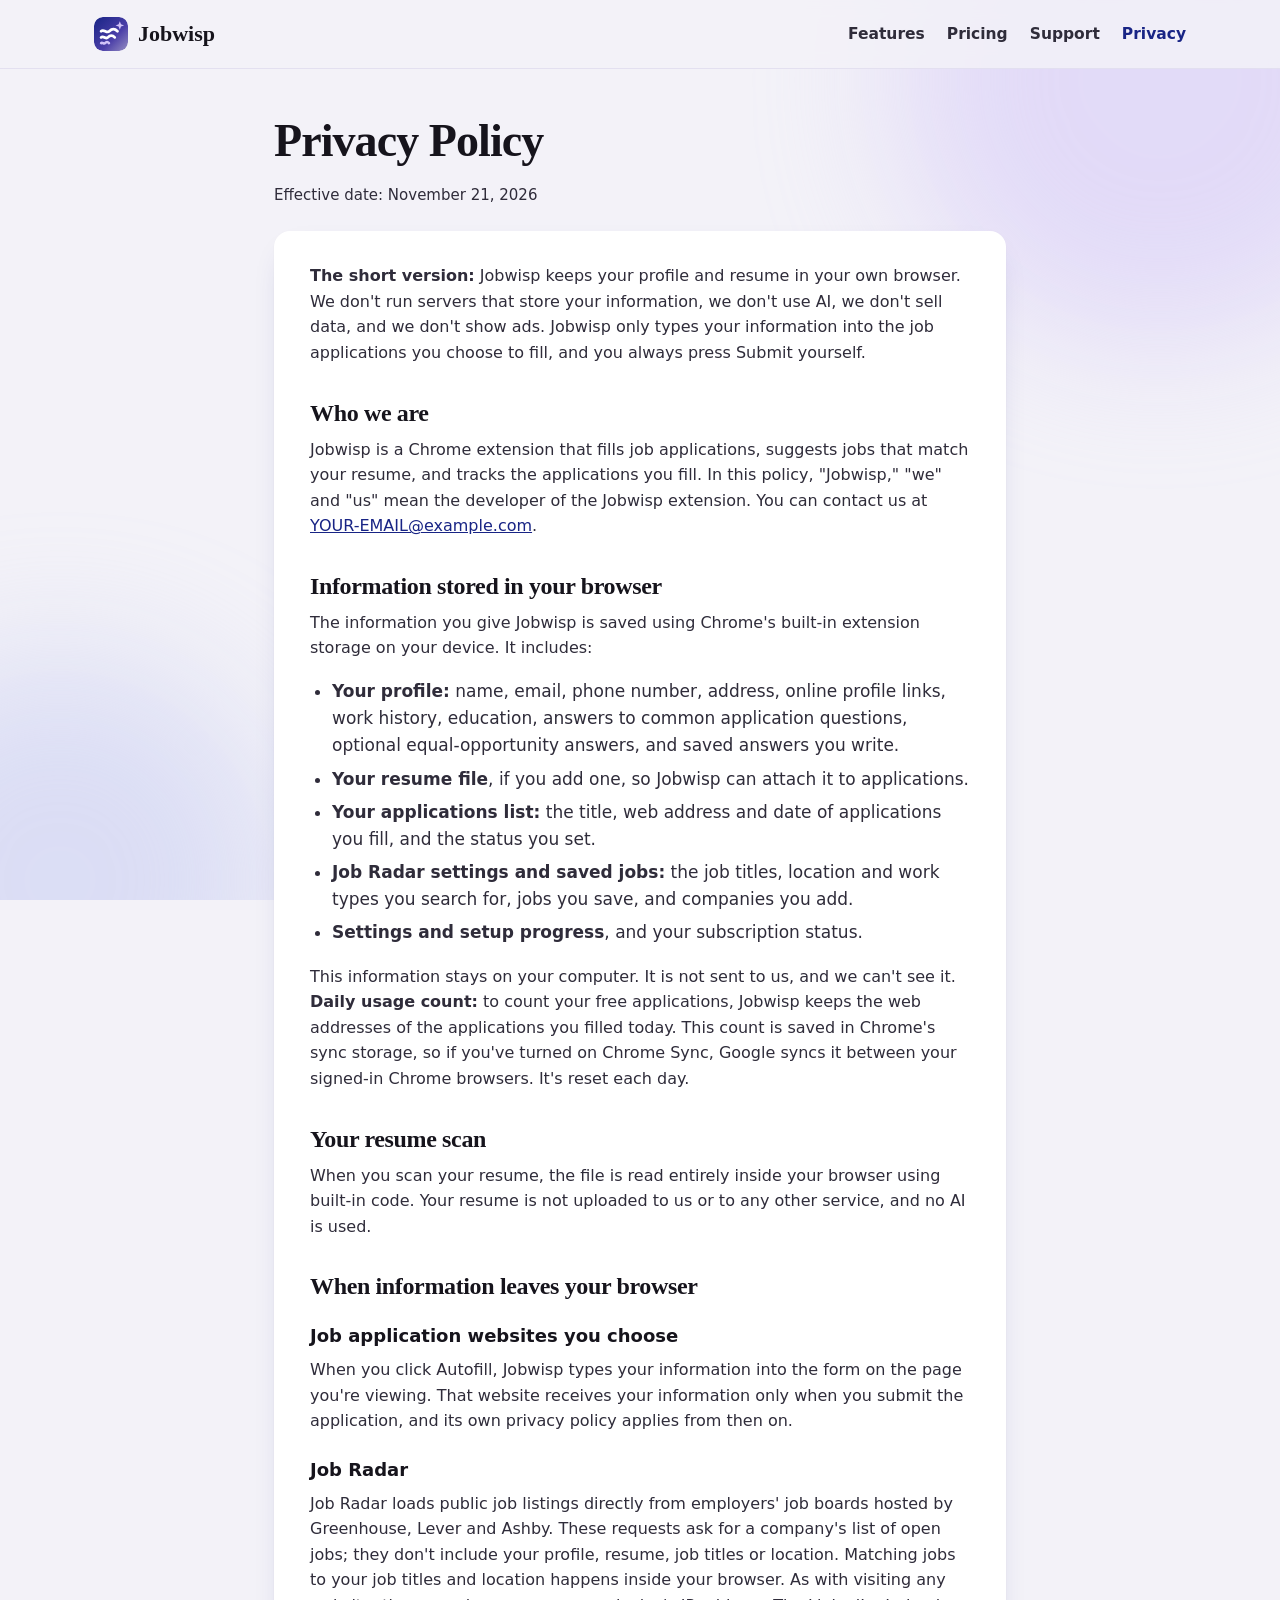
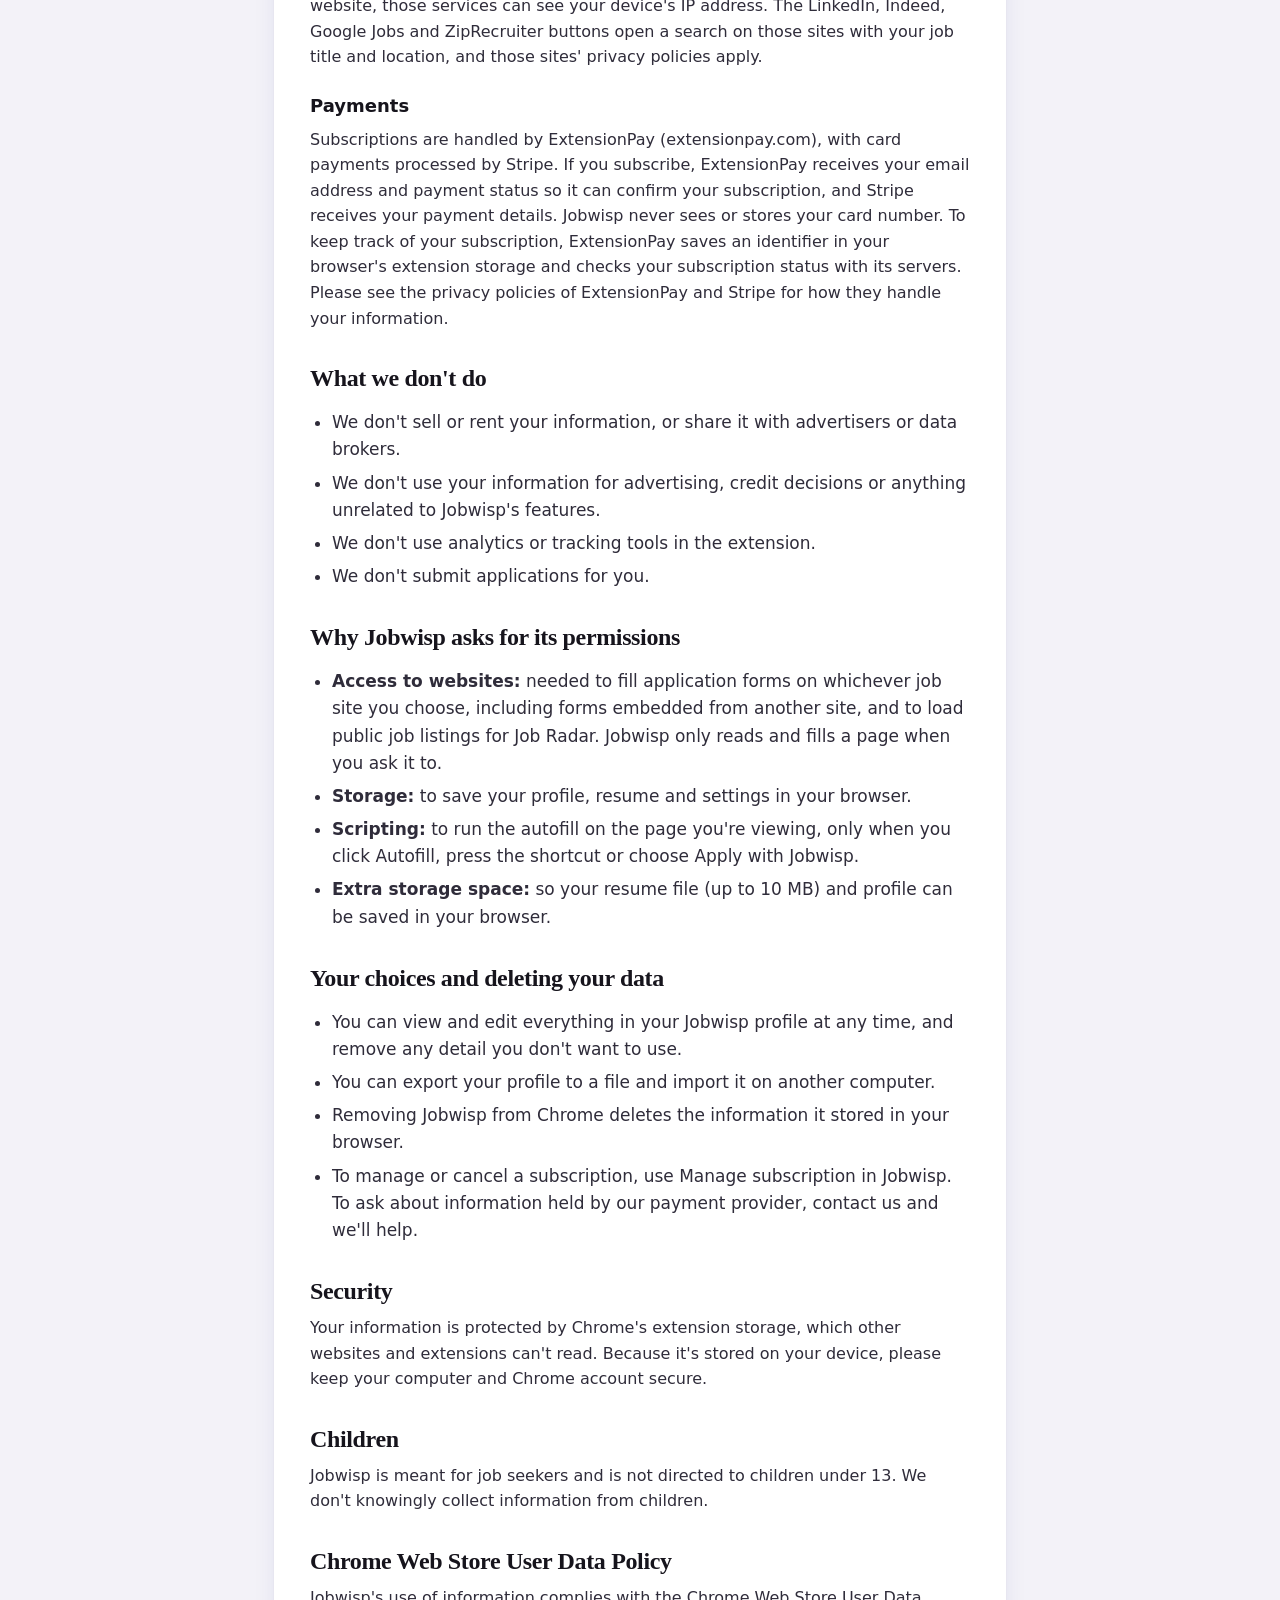
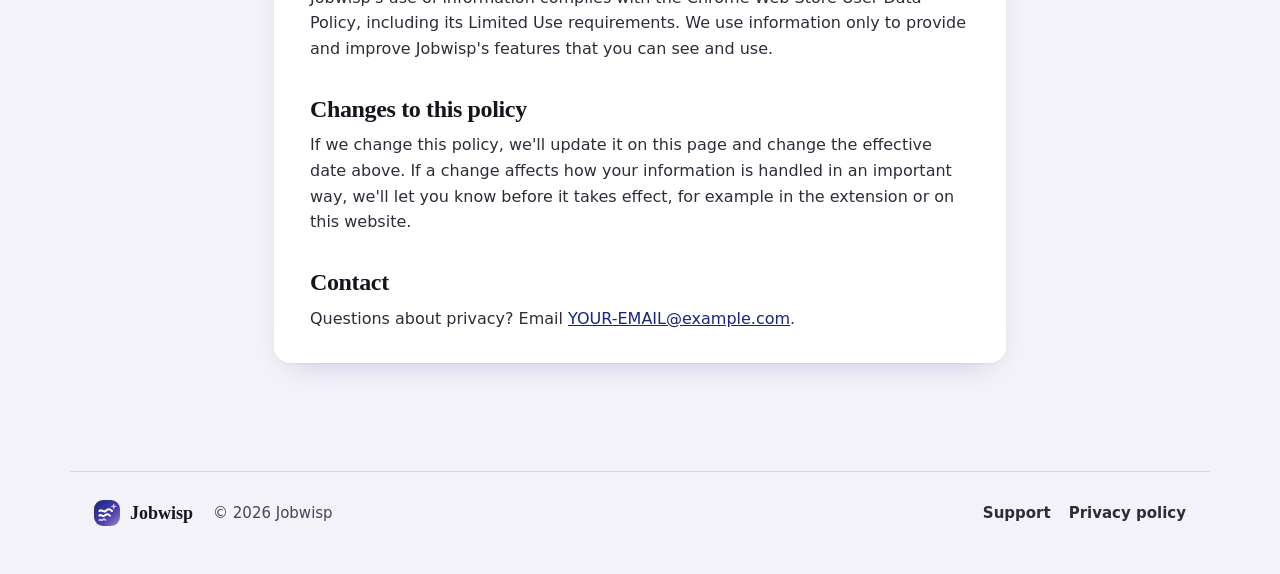
==== privacy.html @ 6d699679 "Add home page and privacy policy" ====
<!doctype html>
<html lang="en">
<head>
<meta charset="utf-8">
<meta name="viewport" content="width=device-width, initial-scale=1">
<title>Privacy Policy · Jobwisp</title>
<meta name="description" content="How Jobwisp handles your information. Your profile and resume stay in your browser.">
<link rel="icon" href="assets/logo.svg" type="image/svg+xml">
<link rel="stylesheet" href="styles.css">
</head>
<body>
<a class="skip" href="#main">Skip to content</a>
<div class="orbs" aria-hidden="true"><i></i><i></i></div>
<header class="nav">
  <div class="wrap">
    <a class="logo" href="index.html"><img src="assets/logo.svg" alt="">Jobwisp</a>
    <nav aria-label="Main"><a href="index.html#features">Features</a><a href="index.html#pricing">Pricing</a><a href="support.html">Support</a><a href="privacy.html" aria-current="page">Privacy</a></nav>
  </div>
</header>

<main id="main" class="doc">
  <h1>Privacy Policy</h1>
  <p class="meta">Effective date: November 21, 2026</p>

  <div class="card">
    <p><b>The short version:</b> Jobwisp keeps your profile and resume in your own browser. We don't run servers that store your information, we don't use AI, we don't sell data, and we don't show ads. Jobwisp only types your information into the job applications you choose to fill, and you always press Submit yourself.</p>

    <h2>Who we are</h2>
    <p>Jobwisp is a Chrome extension that fills job applications, suggests jobs that match your resume, and tracks the applications you fill. In this policy, "Jobwisp," "we" and "us" mean the developer of the Jobwisp extension. You can contact us at <a href="mailto:YOUR-EMAIL@example.com">YOUR-EMAIL@example.com</a>.</p>

    <h2>Information stored in your browser</h2>
    <p>The information you give Jobwisp is saved using Chrome's built-in extension storage on your device. It includes:</p>
    <ul>
      <li><b>Your profile:</b> name, email, phone number, address, online profile links, work history, education, answers to common application questions, optional equal-opportunity answers, and saved answers you write.</li>
      <li><b>Your resume file</b>, if you add one, so Jobwisp can attach it to applications.</li>
      <li><b>Your applications list:</b> the title, web address and date of applications you fill, and the status you set.</li>
      <li><b>Job Radar settings and saved jobs:</b> the job titles, location and work types you search for, jobs you save, and companies you add.</li>
      <li><b>Settings and setup progress</b>, and your subscription status.</li>
    </ul>
    <p>This information stays on your computer. It is not sent to us, and we can't see it.</p>
    <p><b>Daily usage count:</b> to count your free applications, Jobwisp keeps the web addresses of the applications you filled today. This count is saved in Chrome's sync storage, so if you've turned on Chrome Sync, Google syncs it between your signed-in Chrome browsers. It's reset each day.</p>

    <h2>Your resume scan</h2>
    <p>When you scan your resume, the file is read entirely inside your browser using built-in code. Your resume is not uploaded to us or to any other service, and no AI is used.</p>

    <h2>When information leaves your browser</h2>
    <h3>Job application websites you choose</h3>
    <p>When you click Autofill, Jobwisp types your information into the form on the page you're viewing. That website receives your information only when you submit the application, and its own privacy policy applies from then on.</p>
    <h3>Job Radar</h3>
    <p>Job Radar loads public job listings directly from employers' job boards hosted by Greenhouse, Lever and Ashby. These requests ask for a company's list of open jobs; they don't include your profile, resume, job titles or location. Matching jobs to your job titles and location happens inside your browser. As with visiting any website, those services can see your device's IP address. The LinkedIn, Indeed, Google Jobs and ZipRecruiter buttons open a search on those sites with your job title and location, and those sites' privacy policies apply.</p>
    <h3>Payments</h3>
    <p>Subscriptions are handled by ExtensionPay (extensionpay.com), with card payments processed by Stripe. If you subscribe, ExtensionPay receives your email address and payment status so it can confirm your subscription, and Stripe receives your payment details. Jobwisp never sees or stores your card number. To keep track of your subscription, ExtensionPay saves an identifier in your browser's extension storage and checks your subscription status with its servers. Please see the privacy policies of ExtensionPay and Stripe for how they handle your information.</p>

    <h2>What we don't do</h2>
    <ul>
      <li>We don't sell or rent your information, or share it with advertisers or data brokers.</li>
      <li>We don't use your information for advertising, credit decisions or anything unrelated to Jobwisp's features.</li>
      <li>We don't use analytics or tracking tools in the extension.</li>
      <li>We don't submit applications for you.</li>
    </ul>

    <h2>Why Jobwisp asks for its permissions</h2>
    <ul>
      <li><b>Access to websites:</b> needed to fill application forms on whichever job site you choose, including forms embedded from another site, and to load public job listings for Job Radar. Jobwisp only reads and fills a page when you ask it to.</li>
      <li><b>Storage:</b> to save your profile, resume and settings in your browser.</li>
      <li><b>Scripting:</b> to run the autofill on the page you're viewing, only when you click Autofill, press the shortcut or choose Apply with Jobwisp.</li>
      <li><b>Extra storage space:</b> so your resume file (up to 10 MB) and profile can be saved in your browser.</li>
    </ul>

    <h2>Your choices and deleting your data</h2>
    <ul>
      <li>You can view and edit everything in your Jobwisp profile at any time, and remove any detail you don't want to use.</li>
      <li>You can export your profile to a file and import it on another computer.</li>
      <li>Removing Jobwisp from Chrome deletes the information it stored in your browser.</li>
      <li>To manage or cancel a subscription, use Manage subscription in Jobwisp. To ask about information held by our payment provider, contact us and we'll help.</li>
    </ul>

    <h2>Security</h2>
    <p>Your information is protected by Chrome's extension storage, which other websites and extensions can't read. Because it's stored on your device, please keep your computer and Chrome account secure.</p>

    <h2>Children</h2>
    <p>Jobwisp is meant for job seekers and is not directed to children under 13. We don't knowingly collect information from children.</p>

    <h2>Chrome Web Store User Data Policy</h2>
    <p>Jobwisp's use of information complies with the Chrome Web Store User Data Policy, including its Limited Use requirements. We use information only to provide and improve Jobwisp's features that you can see and use.</p>

    <h2>Changes to this policy</h2>
    <p>If we change this policy, we'll update it on this page and change the effective date above. If a change affects how your information is handled in an important way, we'll let you know before it takes effect, for example in the extension or on this website.</p>

    <h2>Contact</h2>
    <p>Questions about privacy? Email <a href="mailto:YOUR-EMAIL@example.com">YOUR-EMAIL@example.com</a>.</p>
  </div>
</main>

<footer>
  <div class="wrap">
    <a class="logo" href="index.html" style="font-size:18px"><img src="assets/logo.svg" alt="" style="width:26px;height:26px">Jobwisp</a>
    <span>© 2026 Jobwisp</span>
    <nav aria-label="Footer"><a href="support.html">Support</a><a href="privacy.html">Privacy policy</a></nav>
  </div>
</footer>
</body>
</html>
---- styles.css ----
/* Jobwisp website. Soft lavender background, white cards, indigo-to-lavender accents, dark readable text. */
:root {
  --paper: #F3F2F8;
  --tint: #EEEBFA;
  --ink: #16141C;
  --ink-2: #2F2C3A;
  --muted: #47435A;
  --rule: #D9D4EA;
  --brand: #182485;
  --lavender: #978FC3;
  --lilac: #D1C3F8;
  --grad: linear-gradient(135deg, #182485 0%, #4B3FA8 60%, #7A6FC0 100%);
  --card: 0 1px 2px rgba(22,20,28,.05), 0 12px 32px -18px rgba(24,36,133,.3);
  --glow: 0 10px 24px -10px rgba(24,36,133,.55);
  --serif: Charter, "Bitstream Charter", "Iowan Old Style", "Palatino Linotype", Georgia, serif;
  --sans: Inter, system-ui, -apple-system, "Segoe UI", Roboto, sans-serif;
}
* { box-sizing: border-box; }
html { scroll-behavior: smooth; }
body { margin: 0; background: var(--paper); color: var(--ink); font: 17px/1.6 var(--sans); }
img { max-width: 100%; height: auto; display: block; }
a { color: var(--brand); }
:focus-visible { outline: 3px solid var(--brand); outline-offset: 3px; }
.wrap { max-width: 1140px; margin: 0 auto; padding: 0 24px; }
.skip { position: absolute; left: -999px; }
.skip:focus { left: 12px; top: 12px; background: #fff; padding: 8px 12px; border-radius: 8px; z-index: 10; }

/* background shapes */
.orbs { position: fixed; inset: 0; z-index: -1; overflow: hidden; pointer-events: none; }
.orbs i { position: absolute; border-radius: 50%; filter: blur(70px); opacity: .5; animation: drift 20s ease-in-out infinite alternate; }
.orbs i:nth-child(1) { width: 520px; height: 520px; background: #D1C3F8; top: -180px; right: -140px; }
.orbs i:nth-child(2) { width: 440px; height: 440px; background: #C3C9F2; bottom: -200px; left: -160px; animation-duration: 26s; }
@keyframes drift { to { transform: translate(-40px, 30px) scale(1.08); } }

/* nav */
.nav { position: sticky; top: 0; z-index: 5; backdrop-filter: blur(10px); background: rgba(243,242,248,.82); border-bottom: 1px solid rgba(217,212,234,.6); }
.nav .wrap { display: flex; align-items: center; gap: 24px; height: 68px; }
.logo { display: flex; align-items: center; gap: 10px; font: 700 22px var(--serif); color: var(--ink); text-decoration: none; }
.logo img { width: 34px; height: 34px; border-radius: 9px; }
.nav nav { display: flex; gap: 22px; margin-left: auto; }
.nav nav a { color: var(--ink-2); text-decoration: none; font-weight: 600; font-size: 15.5px; }
.nav nav a:hover, .nav nav a[aria-current="page"] { color: var(--brand); }

/* buttons */
.btn { display: inline-flex; align-items: center; gap: 8px; padding: 13px 22px; border-radius: 11px; background: var(--grad); color: #fff; font-weight: 700; text-decoration: none; box-shadow: var(--glow); transition: transform .15s, filter .15s; border: 0; font-size: 16.5px; cursor: pointer; }
.btn:hover { transform: translateY(-2px); filter: brightness(1.08); }
.btn.small { padding: 9px 16px; font-size: 15px; }
.btn-quiet { display: inline-flex; align-items: center; gap: 8px; padding: 12px 20px; border-radius: 11px; background: #fff; color: var(--ink); font-weight: 700; text-decoration: none; box-shadow: var(--card); transition: transform .15s, color .15s; }
.btn-quiet:hover { transform: translateY(-2px); color: var(--brand); }
.btn svg, .btn-quiet svg { width: 18px; height: 18px; }

/* hero */
.hero { padding: 64px 0 40px; }
.hero .wrap { display: grid; grid-template-columns: 0.9fr 1.1fr; gap: 48px; align-items: center; }
.pill { display: inline-flex; align-items: center; gap: 8px; background: #fff; padding: 6px 14px; border-radius: 999px; font-weight: 700; font-size: 14.5px; color: var(--brand); box-shadow: var(--card); margin-bottom: 18px; }
h1 { font: 700 clamp(40px, 5.4vw, 62px)/1.05 var(--serif); letter-spacing: -.02em; margin: 0 0 18px; }
.g { background: var(--grad); -webkit-background-clip: text; background-clip: text; color: transparent; }
.lede { font-size: 20px; color: var(--ink-2); margin: 0 0 28px; max-width: 34ch; }
.ctas { display: flex; gap: 12px; flex-wrap: wrap; margin-bottom: 22px; }
.trust { display: flex; gap: 18px; flex-wrap: wrap; color: var(--ink-2); font-size: 15px; font-weight: 600; }
.trust span { display: inline-flex; align-items: center; gap: 6px; }
.trust svg { width: 18px; height: 18px; color: var(--brand); }
.frame { position: relative; background: #fff; border-radius: 16px; overflow: hidden; box-shadow: 0 2px 6px rgba(22,20,28,.06), 0 40px 80px -32px rgba(24,36,133,.5); }
.frame .bar { height: 34px; background: #EEECF6; display: flex; align-items: center; gap: 7px; padding: 0 12px; }
.frame .bar b { width: 10px; height: 10px; border-radius: 50%; background: #D5D0E6; }
.frame .bar span { margin-left: 10px; flex: 1; height: 20px; border-radius: 10px; background: #fff; font-size: 11.5px; color: var(--muted); display: flex; align-items: center; padding: 0 10px; }
.hero-art { position: relative; animation: rise .7s ease-out both; }
.badge { position: absolute; left: -22px; bottom: 26px; display: flex; align-items: center; gap: 10px; background: #fff; border-radius: 999px; padding: 10px 18px 10px 10px; font-weight: 700; box-shadow: 0 18px 40px -14px rgba(24,36,133,.55); animation: rise .7s .3s ease-out both; }
.badge i { width: 32px; height: 32px; border-radius: 50%; background: var(--grad); display: grid; place-items: center; color: #fff; font-style: normal; }
@keyframes rise { from { opacity: 0; transform: translateY(14px); } to { opacity: 1; transform: none; } }

/* sections */
section { padding: 56px 0; }
.kicker { font-weight: 700; color: var(--brand); margin: 0 0 8px; font-size: 15.5px; }
h2 { font: 700 clamp(30px, 3.6vw, 42px)/1.12 var(--serif); letter-spacing: -.015em; margin: 0 0 14px; }
.center { text-align: center; }
.center .sub { margin-left: auto; margin-right: auto; }
.sub { font-size: 19px; color: var(--ink-2); max-width: 56ch; margin: 0 0 26px; }
.feature { display: grid; grid-template-columns: 1fr 1.15fr; gap: 56px; align-items: center; }
.feature.flip > :first-child { order: 2; }
.checks { list-style: none; padding: 0; margin: 0; display: grid; gap: 12px; }
.checks li { display: flex; gap: 12px; align-items: flex-start; font-weight: 600; }
.checks li::before { content: ""; flex: none; width: 24px; height: 24px; margin-top: 1px; border-radius: 50%; background: url("data:image/svg+xml,%3Csvg xmlns='http://www.w3.org/2000/svg' viewBox='0 0 24 24' fill='none' stroke='white' stroke-width='3.5' stroke-linecap='round' stroke-linejoin='round'%3E%3Cpath d='M5 12l5 5L20 7'/%3E%3C/svg%3E") center / 12px 12px no-repeat, var(--grad); }

/* steps */
.steps { list-style: none; padding: 0; margin: 30px 0 0; display: grid; grid-template-columns: repeat(4, 1fr); gap: 16px; counter-reset: s; }
.steps li { background: #fff; border-radius: 16px; padding: 22px; box-shadow: var(--card); counter-increment: s; }
.steps li::before { content: counter(s); display: grid; place-items: center; width: 38px; height: 38px; border-radius: 50%; background: var(--grad); color: #fff; font: 700 17px var(--serif); margin-bottom: 12px; }
.steps b { display: block; font-size: 17.5px; margin-bottom: 4px; }
.steps p { margin: 0; color: var(--ink-2); font-size: 15.5px; }

/* cards */
.cards { display: grid; grid-template-columns: repeat(3, 1fr); gap: 18px; margin-top: 30px; }
.card { background: #fff; border-radius: 16px; padding: 24px; box-shadow: var(--card); }
.card .ic { width: 46px; height: 46px; border-radius: 13px; background: var(--grad); display: grid; place-items: center; margin-bottom: 14px; }
.card .ic svg { width: 22px; height: 22px; fill: none; stroke: #fff; stroke-width: 2; stroke-linecap: round; stroke-linejoin: round; }
.card h3 { margin: 0 0 6px; font-size: 18.5px; }
.card p { margin: 0; color: var(--ink-2); font-size: 16px; }

/* pricing */
.plans { display: grid; grid-template-columns: 1fr 1fr; gap: 20px; max-width: 820px; margin: 30px auto 0; }
.plan { background: #fff; border-radius: 18px; padding: 28px; box-shadow: var(--card); display: flex; flex-direction: column; }
.plan.best { border: 2px solid transparent; background: linear-gradient(#fff, #fff) padding-box, var(--grad) border-box; position: relative; }
.plan.best .tag { position: absolute; top: -13px; left: 24px; background: var(--grad); color: #fff; font-weight: 700; font-size: 13px; padding: 3px 12px; border-radius: 999px; }
.plan h3 { font: 700 24px var(--serif); margin: 0 0 4px; }
.price { font: 700 46px/1 var(--serif); margin: 12px 0 18px; }
.price small { font: 500 16px var(--sans); color: var(--ink-2); }
.plan .checks { margin-bottom: 24px; flex: 1; }
.plan .btn, .plan .btn-quiet { justify-content: center; }

/* faq */
.faq { max-width: 820px; margin: 26px auto 0; background: #fff; border-radius: 18px; box-shadow: var(--card); padding: 6px 26px; }
.faq details { border-bottom: 1px solid var(--rule); }
.faq details:last-child { border-bottom: 0; }
.faq summary { list-style: none; cursor: pointer; padding: 18px 0; font-weight: 700; font-size: 17.5px; display: flex; justify-content: space-between; gap: 14px; }
.faq summary::-webkit-details-marker { display: none; }
.faq summary::after { content: "+"; font-size: 24px; line-height: 1; color: var(--brand); transition: transform .2s; }
.faq details[open] summary::after { transform: rotate(45deg); }
.faq details > div { padding: 0 0 18px; color: var(--ink-2); }
.faq details > div p { margin: 0 0 10px; }

/* cta band */
.band { background: var(--grad); color: #fff; border-radius: 24px; padding: 48px; text-align: center; box-shadow: var(--glow); }
.band h2 { color: #fff; }
.band p { font-size: 19px; opacity: .92; margin: 0 0 24px; }
.band .btn { background: #fff; color: var(--brand); }

/* document pages (support, privacy) */
.doc { max-width: 780px; margin: 0 auto; padding: 48px 24px 72px; }
.doc .card { padding: 32px 36px; }
.doc h1 { font-size: clamp(34px, 4.4vw, 46px); }
.doc h2 { font-size: 24px; margin: 34px 0 10px; }
.doc h3 { font-size: 18px; margin: 22px 0 6px; }
.doc p, .doc li { color: var(--ink-2); }
.doc ul { padding-left: 22px; }
.doc li { margin-bottom: 6px; }
.meta { color: var(--muted); font-size: 15px; margin: 0 0 24px; }
.contact { display: flex; gap: 14px; align-items: center; background: var(--tint); border-radius: 14px; padding: 18px 20px; margin: 18px 0; }
.contact .ic { width: 44px; height: 44px; border-radius: 12px; background: var(--grad); display: grid; place-items: center; flex: none; }
.contact .ic svg { width: 22px; height: 22px; fill: none; stroke: #fff; stroke-width: 2; stroke-linecap: round; stroke-linejoin: round; }
.contact b { display: block; }

/* footer */
footer { padding: 36px 0 48px; color: var(--muted); font-size: 15px; }
footer .wrap { display: flex; gap: 20px; align-items: center; flex-wrap: wrap; border-top: 1px solid var(--rule); padding-top: 28px; }
footer nav { display: flex; gap: 18px; margin-left: auto; }
footer a { color: var(--ink-2); text-decoration: none; font-weight: 600; }
footer a:hover { color: var(--brand); }

@media (max-width: 900px) {
  .hero .wrap, .feature { grid-template-columns: 1fr; gap: 32px; }
  .feature.flip > :first-child { order: 0; }
  .steps { grid-template-columns: 1fr 1fr; }
  .cards { grid-template-columns: 1fr; }
  .plans { grid-template-columns: 1fr; }
  .nav nav { display: none; }
  .badge { left: 10px; }
  .band { padding: 36px 22px; }
}
@media (max-width: 520px) { .nav .btn.small { display: none; } .steps { grid-template-columns: 1fr; } .doc .card { padding: 24px 20px; } }
@media (prefers-reduced-motion: reduce) { *, *::before, *::after { animation: none !important; transition: none !important; } html { scroll-behavior: auto; } }
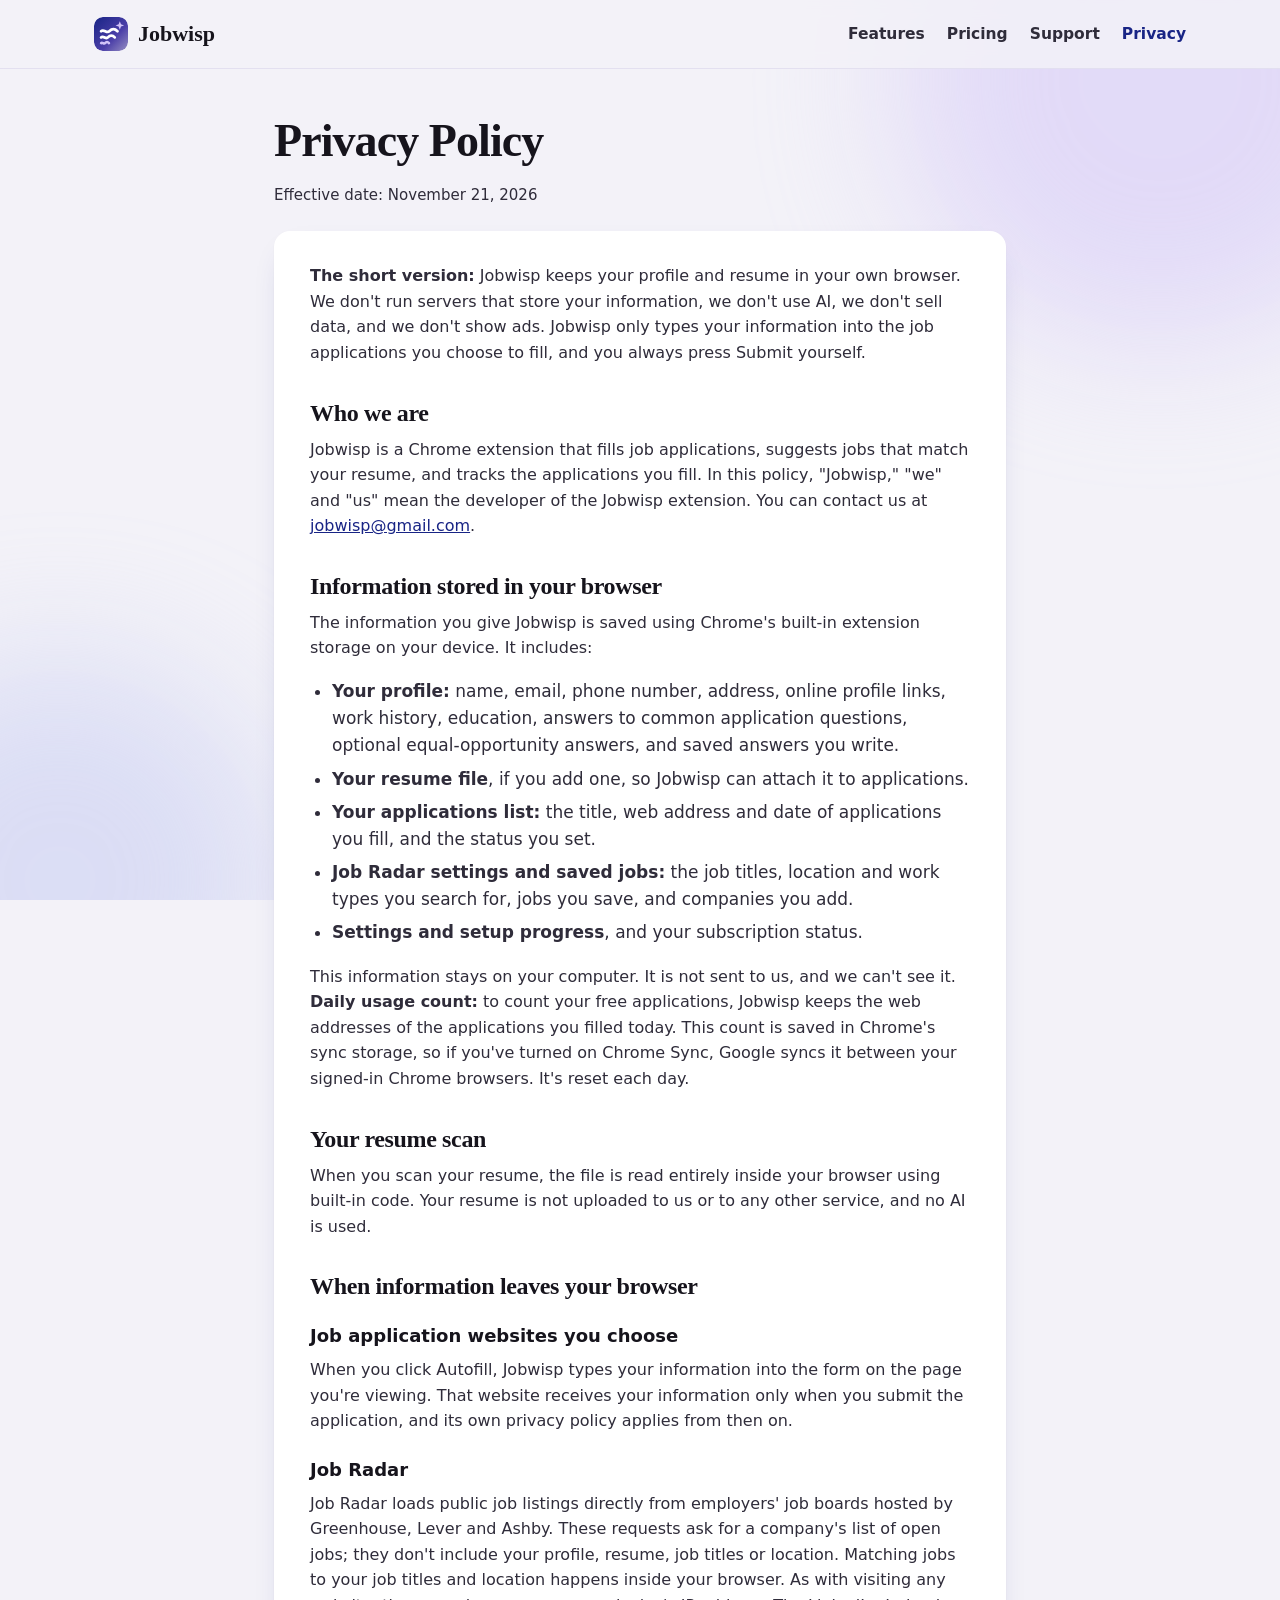
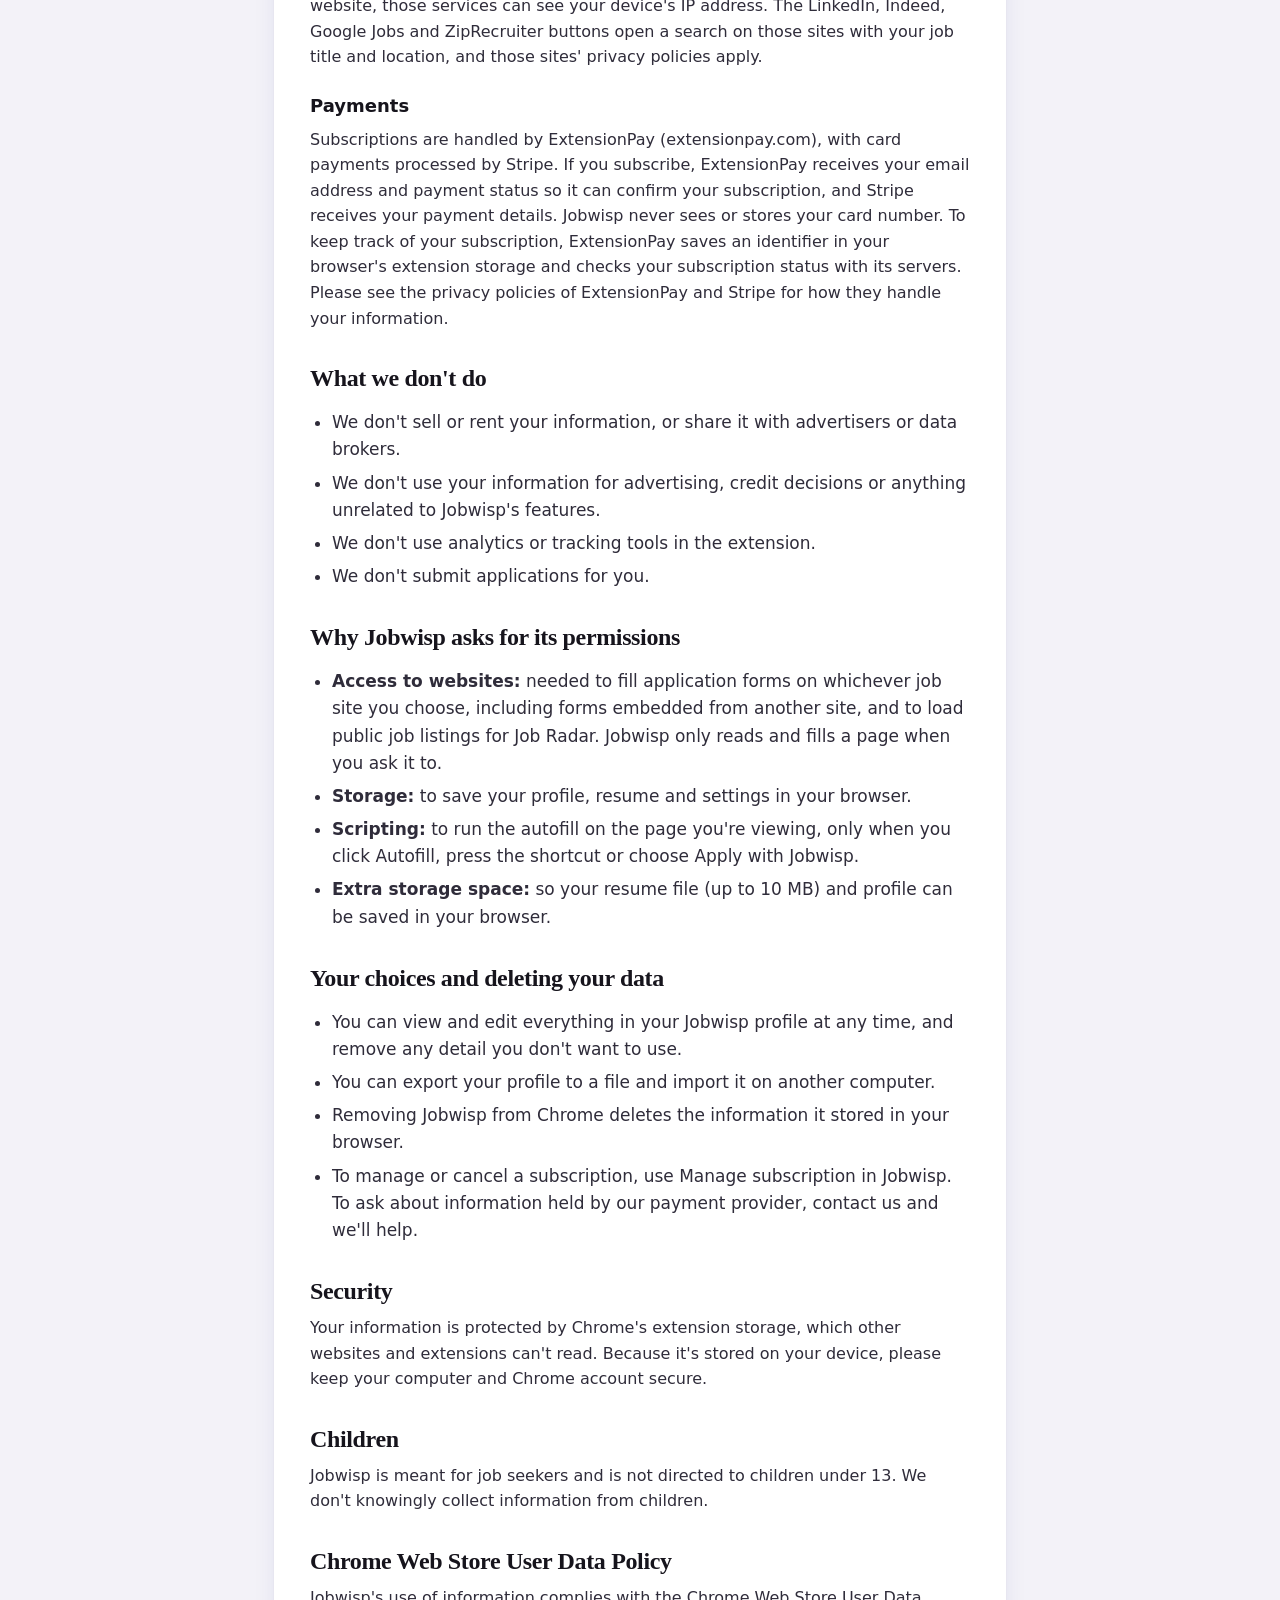
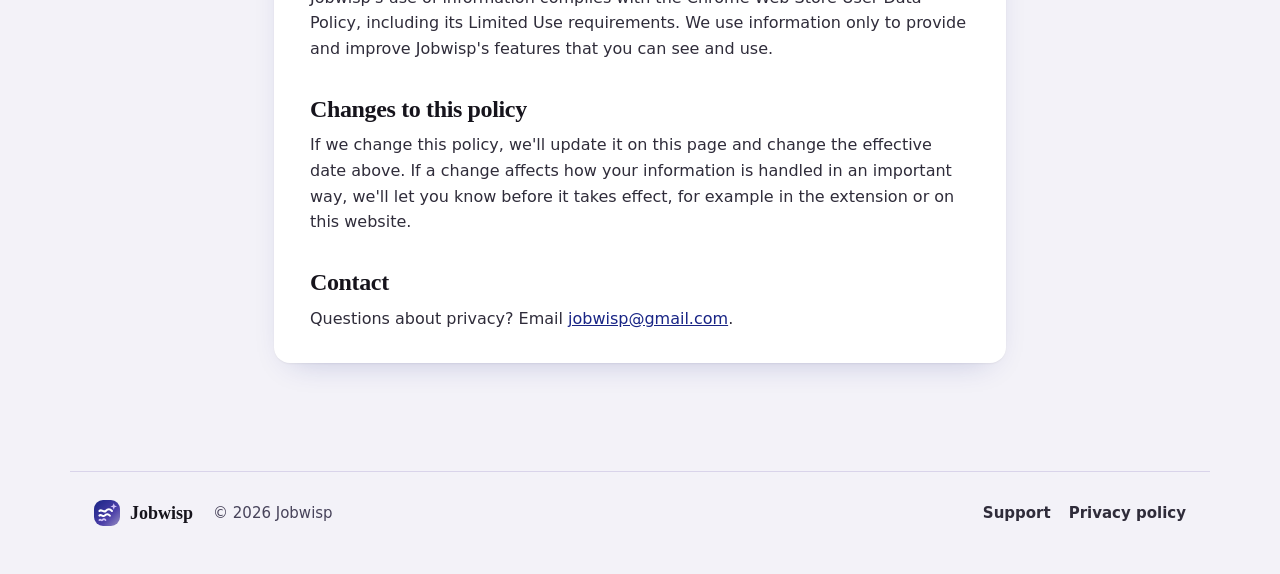
==== commit 211a1cfd: "Add jobwisp@gmail.com as the support and privacy contact" ====
--- a/privacy.html
+++ b/privacy.html
@@ -26,7 +26,7 @@
     <p><b>The short version:</b> Jobwisp keeps your profile and resume in your own browser. We don't run servers that store your information, we don't use AI, we don't sell data, and we don't show ads. Jobwisp only types your information into the job applications you choose to fill, and you always press Submit yourself.</p>
 
     <h2>Who we are</h2>
-    <p>Jobwisp is a Chrome extension that fills job applications, suggests jobs that match your resume, and tracks the applications you fill. In this policy, "Jobwisp," "we" and "us" mean the developer of the Jobwisp extension. You can contact us at <a href="mailto:YOUR-EMAIL@example.com">YOUR-EMAIL@example.com</a>.</p>
+    <p>Jobwisp is a Chrome extension that fills job applications, suggests jobs that match your resume, and tracks the applications you fill. In this policy, "Jobwisp," "we" and "us" mean the developer of the Jobwisp extension. You can contact us at <a href="mailto:jobwisp@gmail.com">jobwisp@gmail.com</a>.</p>
 
     <h2>Information stored in your browser</h2>
     <p>The information you give Jobwisp is saved using Chrome's built-in extension storage on your device. It includes:</p>
@@ -88,7 +88,7 @@
     <p>If we change this policy, we'll update it on this page and change the effective date above. If a change affects how your information is handled in an important way, we'll let you know before it takes effect, for example in the extension or on this website.</p>
 
     <h2>Contact</h2>
-    <p>Questions about privacy? Email <a href="mailto:YOUR-EMAIL@example.com">YOUR-EMAIL@example.com</a>.</p>
+    <p>Questions about privacy? Email <a href="mailto:jobwisp@gmail.com">jobwisp@gmail.com</a>.</p>
   </div>
 </main>
 
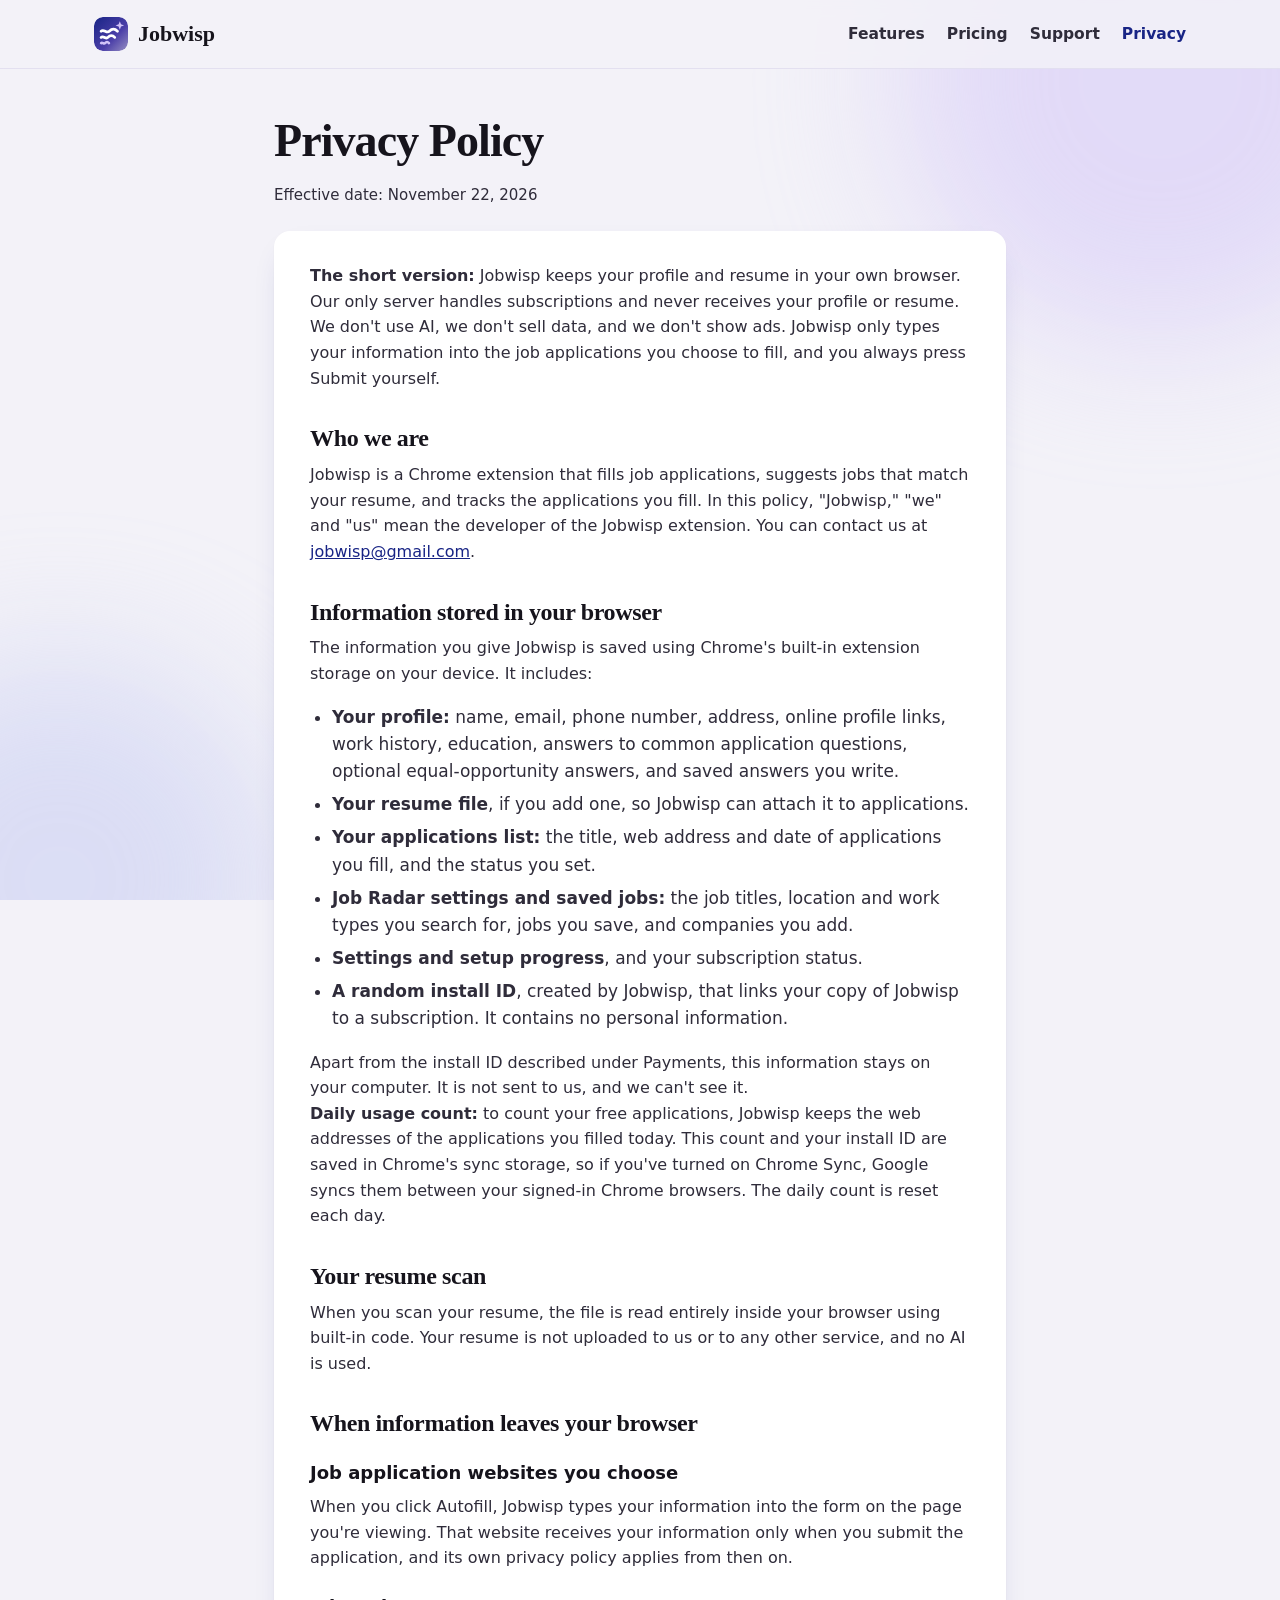
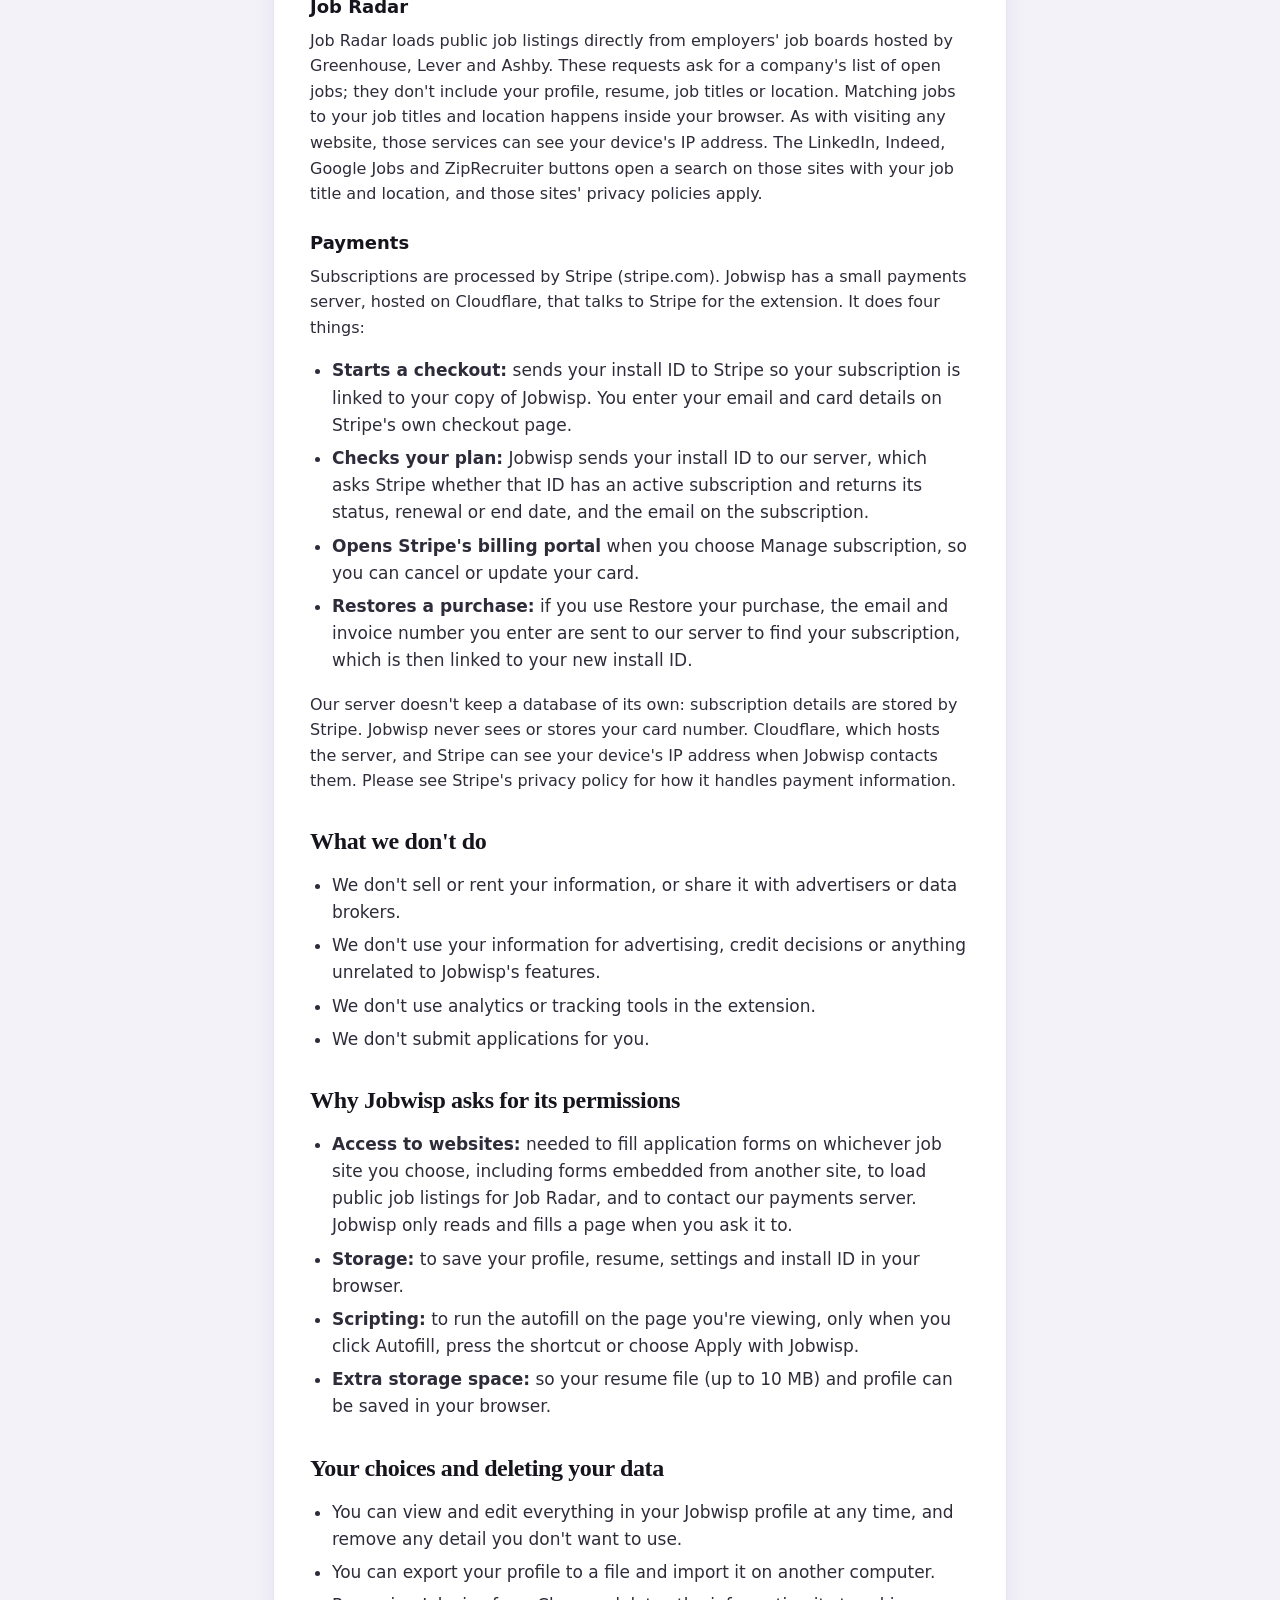
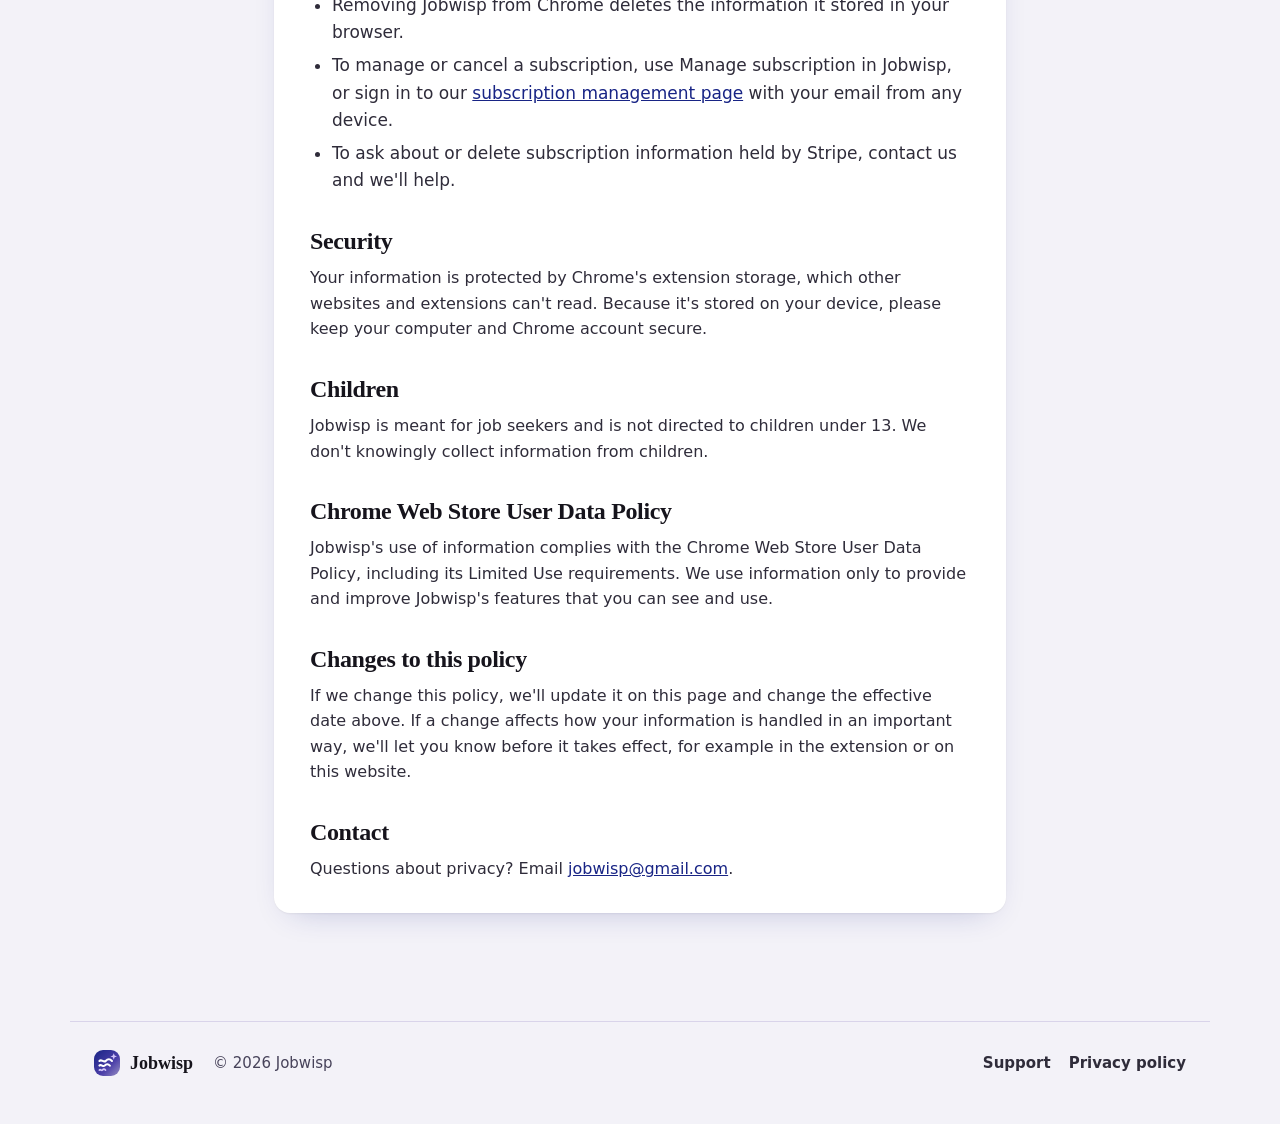
==== commit c4c2e898: "Update privacy policy and support page for Stripe payments" ====
--- a/privacy.html
+++ b/privacy.html
@@ -20,10 +20,10 @@
 
 <main id="main" class="doc">
   <h1>Privacy Policy</h1>
-  <p class="meta">Effective date: November 21, 2026</p>
+  <p class="meta">Effective date: November 22, 2026</p>
 
   <div class="card">
-    <p><b>The short version:</b> Jobwisp keeps your profile and resume in your own browser. We don't run servers that store your information, we don't use AI, we don't sell data, and we don't show ads. Jobwisp only types your information into the job applications you choose to fill, and you always press Submit yourself.</p>
+    <p><b>The short version:</b> Jobwisp keeps your profile and resume in your own browser. Our only server handles subscriptions and never receives your profile or resume. We don't use AI, we don't sell data, and we don't show ads. Jobwisp only types your information into the job applications you choose to fill, and you always press Submit yourself.</p>
 
     <h2>Who we are</h2>
     <p>Jobwisp is a Chrome extension that fills job applications, suggests jobs that match your resume, and tracks the applications you fill. In this policy, "Jobwisp," "we" and "us" mean the developer of the Jobwisp extension. You can contact us at <a href="mailto:jobwisp@gmail.com">jobwisp@gmail.com</a>.</p>
@@ -36,9 +36,10 @@
       <li><b>Your applications list:</b> the title, web address and date of applications you fill, and the status you set.</li>
       <li><b>Job Radar settings and saved jobs:</b> the job titles, location and work types you search for, jobs you save, and companies you add.</li>
       <li><b>Settings and setup progress</b>, and your subscription status.</li>
+      <li><b>A random install ID</b>, created by Jobwisp, that links your copy of Jobwisp to a subscription. It contains no personal information.</li>
     </ul>
-    <p>This information stays on your computer. It is not sent to us, and we can't see it.</p>
-    <p><b>Daily usage count:</b> to count your free applications, Jobwisp keeps the web addresses of the applications you filled today. This count is saved in Chrome's sync storage, so if you've turned on Chrome Sync, Google syncs it between your signed-in Chrome browsers. It's reset each day.</p>
+    <p>Apart from the install ID described under Payments, this information stays on your computer. It is not sent to us, and we can't see it.</p>
+    <p><b>Daily usage count:</b> to count your free applications, Jobwisp keeps the web addresses of the applications you filled today. This count and your install ID are saved in Chrome's sync storage, so if you've turned on Chrome Sync, Google syncs them between your signed-in Chrome browsers. The daily count is reset each day.</p>
 
     <h2>Your resume scan</h2>
     <p>When you scan your resume, the file is read entirely inside your browser using built-in code. Your resume is not uploaded to us or to any other service, and no AI is used.</p>
@@ -49,7 +50,14 @@
     <h3>Job Radar</h3>
     <p>Job Radar loads public job listings directly from employers' job boards hosted by Greenhouse, Lever and Ashby. These requests ask for a company's list of open jobs; they don't include your profile, resume, job titles or location. Matching jobs to your job titles and location happens inside your browser. As with visiting any website, those services can see your device's IP address. The LinkedIn, Indeed, Google Jobs and ZipRecruiter buttons open a search on those sites with your job title and location, and those sites' privacy policies apply.</p>
     <h3>Payments</h3>
-    <p>Subscriptions are handled by ExtensionPay (extensionpay.com), with card payments processed by Stripe. If you subscribe, ExtensionPay receives your email address and payment status so it can confirm your subscription, and Stripe receives your payment details. Jobwisp never sees or stores your card number. To keep track of your subscription, ExtensionPay saves an identifier in your browser's extension storage and checks your subscription status with its servers. Please see the privacy policies of ExtensionPay and Stripe for how they handle your information.</p>
+    <p>Subscriptions are processed by Stripe (stripe.com). Jobwisp has a small payments server, hosted on Cloudflare, that talks to Stripe for the extension. It does four things:</p>
+    <ul>
+      <li><b>Starts a checkout:</b> sends your install ID to Stripe so your subscription is linked to your copy of Jobwisp. You enter your email and card details on Stripe's own checkout page.</li>
+      <li><b>Checks your plan:</b> Jobwisp sends your install ID to our server, which asks Stripe whether that ID has an active subscription and returns its status, renewal or end date, and the email on the subscription.</li>
+      <li><b>Opens Stripe's billing portal</b> when you choose Manage subscription, so you can cancel or update your card.</li>
+      <li><b>Restores a purchase:</b> if you use Restore your purchase, the email and invoice number you enter are sent to our server to find your subscription, which is then linked to your new install ID.</li>
+    </ul>
+    <p>Our server doesn't keep a database of its own: subscription details are stored by Stripe. Jobwisp never sees or stores your card number. Cloudflare, which hosts the server, and Stripe can see your device's IP address when Jobwisp contacts them. Please see Stripe's privacy policy for how it handles payment information.</p>
 
     <h2>What we don't do</h2>
     <ul>
@@ -61,8 +69,8 @@
 
     <h2>Why Jobwisp asks for its permissions</h2>
     <ul>
-      <li><b>Access to websites:</b> needed to fill application forms on whichever job site you choose, including forms embedded from another site, and to load public job listings for Job Radar. Jobwisp only reads and fills a page when you ask it to.</li>
-      <li><b>Storage:</b> to save your profile, resume and settings in your browser.</li>
+      <li><b>Access to websites:</b> needed to fill application forms on whichever job site you choose, including forms embedded from another site, to load public job listings for Job Radar, and to contact our payments server. Jobwisp only reads and fills a page when you ask it to.</li>
+      <li><b>Storage:</b> to save your profile, resume, settings and install ID in your browser.</li>
       <li><b>Scripting:</b> to run the autofill on the page you're viewing, only when you click Autofill, press the shortcut or choose Apply with Jobwisp.</li>
       <li><b>Extra storage space:</b> so your resume file (up to 10 MB) and profile can be saved in your browser.</li>
     </ul>
@@ -72,7 +80,8 @@
       <li>You can view and edit everything in your Jobwisp profile at any time, and remove any detail you don't want to use.</li>
       <li>You can export your profile to a file and import it on another computer.</li>
       <li>Removing Jobwisp from Chrome deletes the information it stored in your browser.</li>
-      <li>To manage or cancel a subscription, use Manage subscription in Jobwisp. To ask about information held by our payment provider, contact us and we'll help.</li>
+      <li>To manage or cancel a subscription, use Manage subscription in Jobwisp, or sign in to our <a href="https://billing.stripe.com/p/login/3cI14peBz0CA7znbjw8bS00">subscription management page</a> with your email from any device.</li>
+      <li>To ask about or delete subscription information held by Stripe, contact us and we'll help.</li>
     </ul>
 
     <h2>Security</h2>
